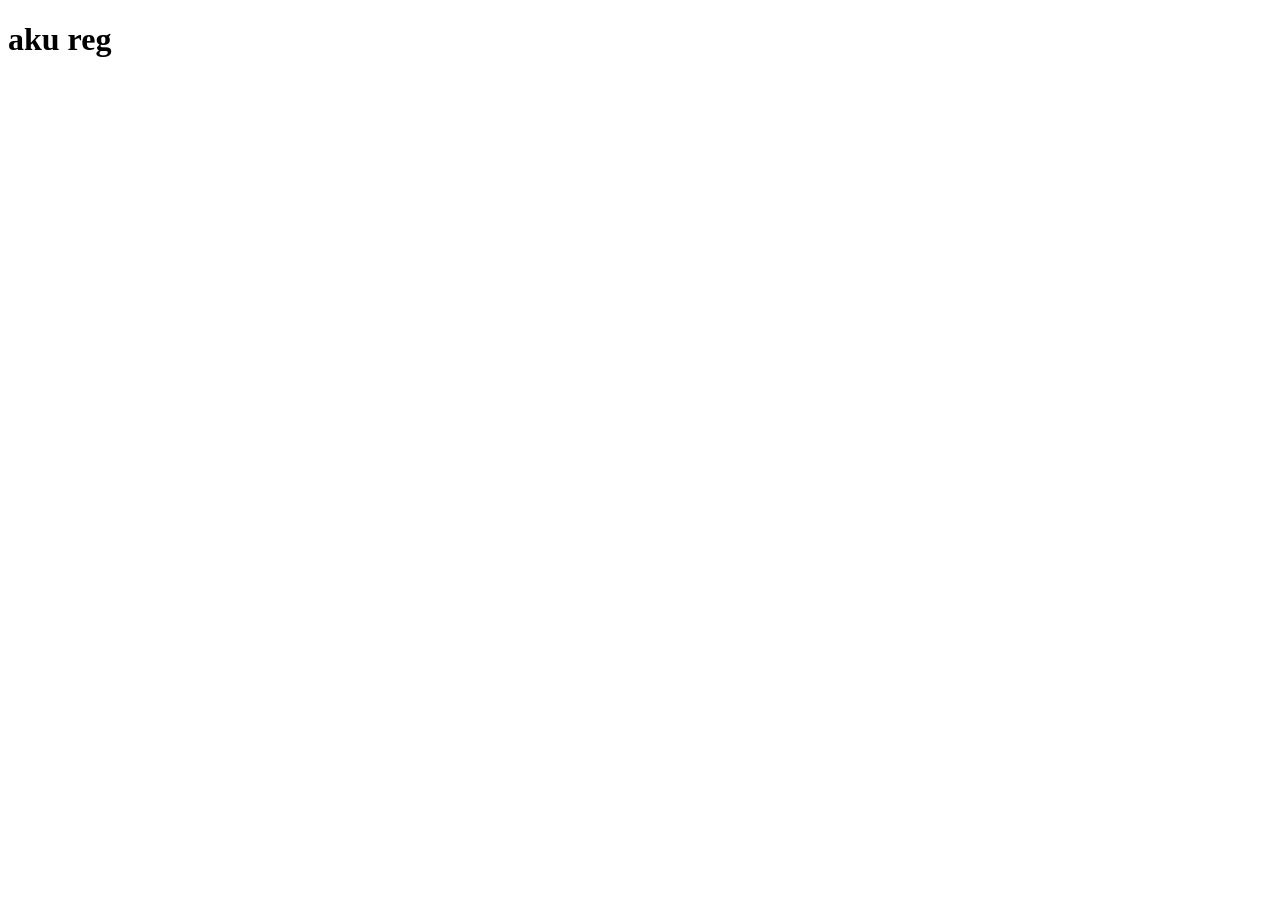
==== index.html @ d9f3144f "tes" ====
<!DOCTYPE html>
<html lang="en">
<head>
    <meta charset="UTF-8">
    <meta name="viewport" content="width=device-width, initial-scale=1.0">
    <title>Document</title>
</head>
<body>
    <h1>aku reg</h1>
</body>
</html>
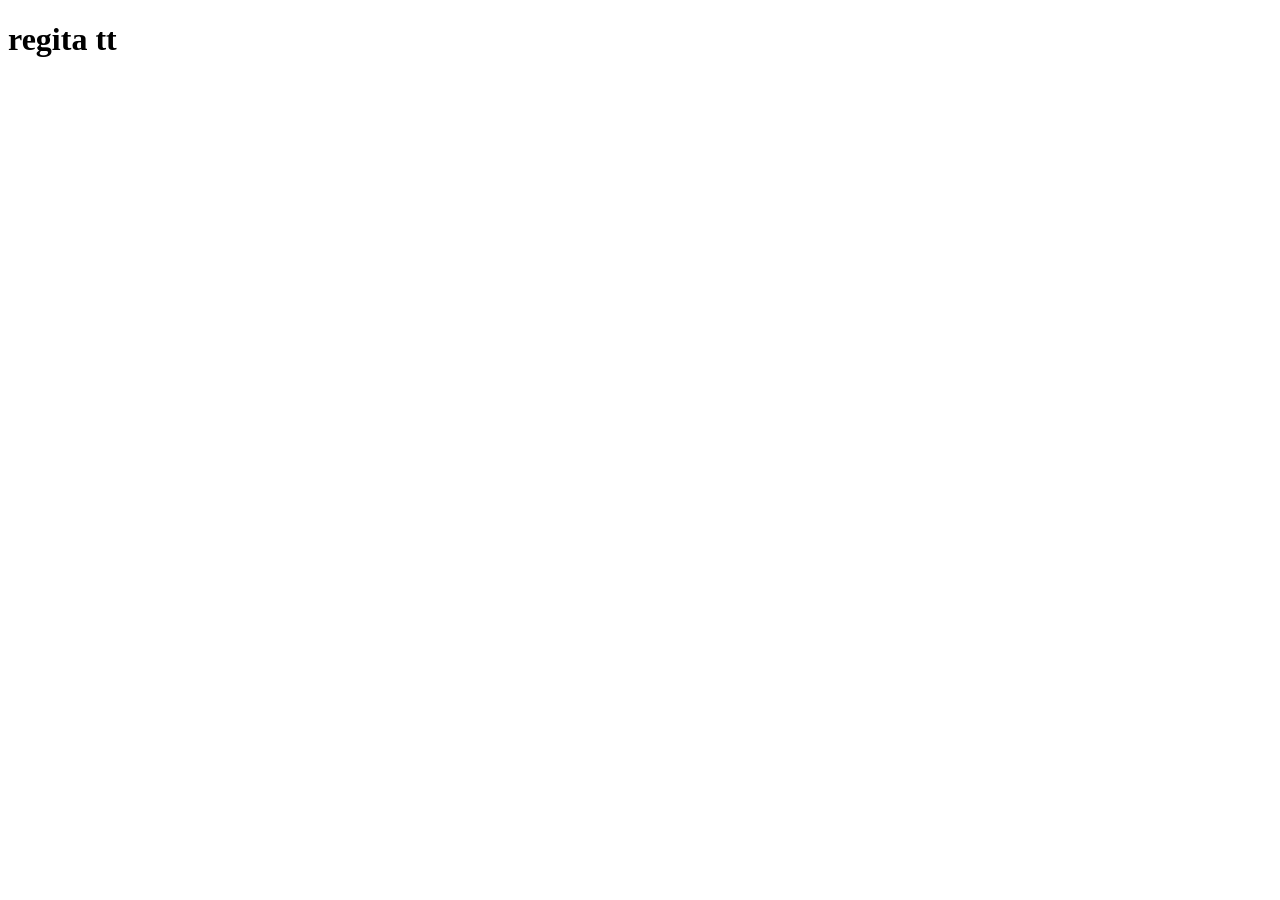
==== commit 7949f23f: "teskkkk" ====
--- a/index.html
+++ b/index.html
@@ -6,6 +6,6 @@
     <title>Document</title>
 </head>
 <body>
-    <h1>aku reg</h1>
+    <h1>regita tt</h1>
 </body>
 </html>
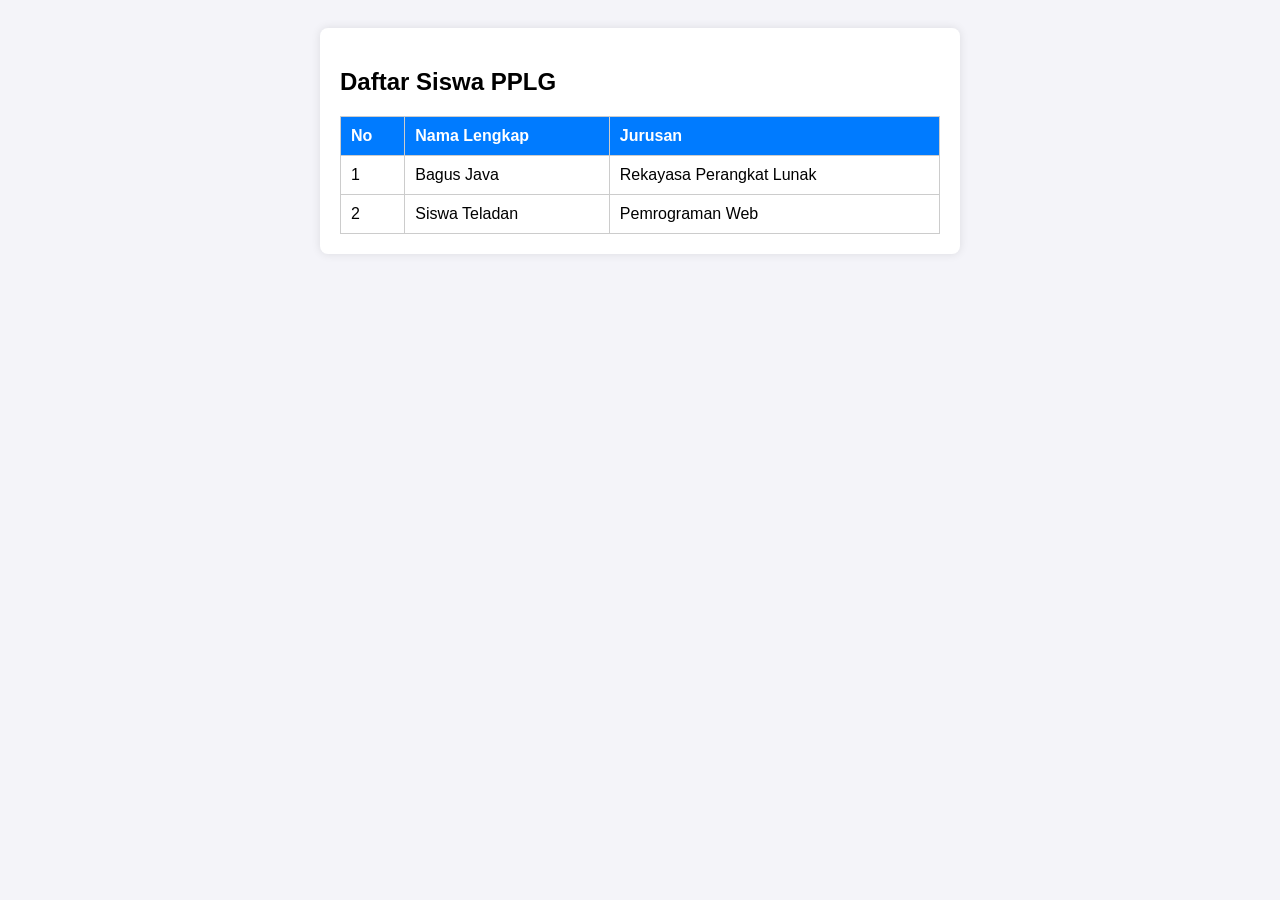
==== commit ed0195fa: "Menambahkan index.html" ====
--- a/index.html
+++ b/index.html
@@ -6,6 +6,47 @@
     <title>Document</title>
 </head>
 <body>
-    <h1>regita tt</h1>
+    <!DOCTYPE html>
+<html lang="id">
+<head>
+    <meta charset="UTF-8">
+    <meta name="viewport" content="width=device-width, initial-scale=1.0">
+    <title>Tabel Siswa PPLG</title>
+    <style>
+        body { font-family: Arial, sans-serif; padding: 20px; background-color: #f4f4f9; }
+        .kotak-tabel { background: white; padding: 20px; border-radius: 8px; box-shadow: 0 0 10px rgba(0,0,0,0.1); max-width: 600px; margin: auto; }
+        table { width: 100%; border-collapse: collapse; margin-top: 15px; }
+        th, td { border: 1px solid #ccc; padding: 10px; text-align: left; }
+        th { background-color: #007BFF; color: white; }
+    </style>
+</head>
+<body>
+    <div class="kotak-tabel">
+        <h2>Daftar Siswa PPLG</h2>
+        <table>
+            <thead>
+                <tr>
+                    <th>No</th>
+                    <th>Nama Lengkap</th>
+                    <th>Jurusan</th>
+                </tr>
+            </thead>
+            <tbody>
+                <tr>
+                    <td>1</td>
+                    <td>Bagus Java</td>
+                    <td>Rekayasa Perangkat Lunak</td>
+                </tr>
+                <tr>
+                    <td>2</td>
+                    <td>Siswa Teladan</td>
+                    <td>Pemrograman Web</td>
+                </tr>
+            </tbody>
+        </table>
+    </div>
+</body>
+</html>
+
 </body>
 </html>
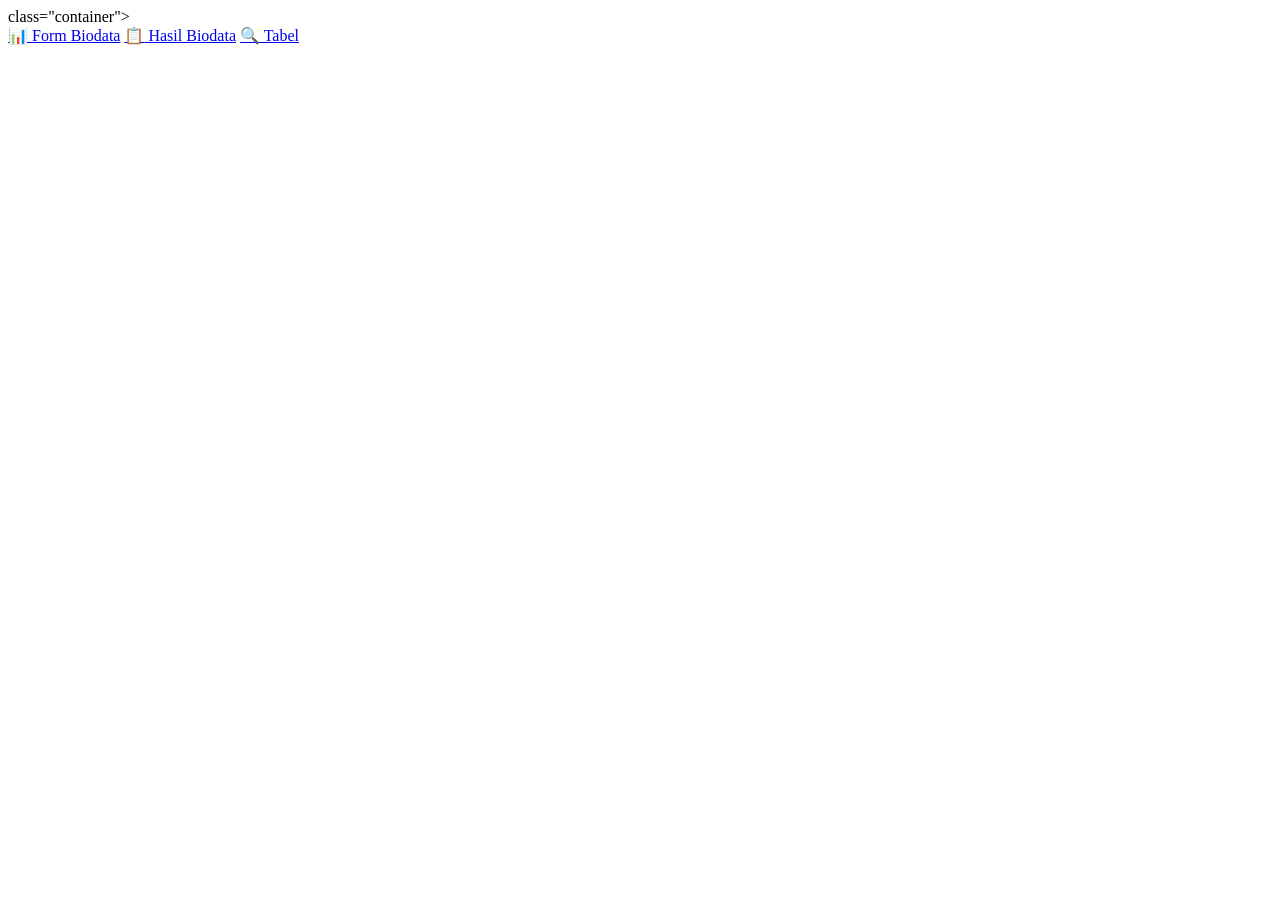
==== commit c3884fbf: "aaa" ====
--- a/index.html
+++ b/index.html
@@ -6,47 +6,16 @@
     <title>Document</title>
 </head>
 <body>
-    <!DOCTYPE html>
-<html lang="id">
-<head>
-    <meta charset="UTF-8">
-    <meta name="viewport" content="width=device-width, initial-scale=1.0">
-    <title>Tabel Siswa PPLG</title>
-    <style>
-        body { font-family: Arial, sans-serif; padding: 20px; background-color: #f4f4f9; }
-        .kotak-tabel { background: white; padding: 20px; border-radius: 8px; box-shadow: 0 0 10px rgba(0,0,0,0.1); max-width: 600px; margin: auto; }
-        table { width: 100%; border-collapse: collapse; margin-top: 15px; }
-        th, td { border: 1px solid #ccc; padding: 10px; text-align: left; }
-        th { background-color: #007BFF; color: white; }
-    </style>
-</head>
-<body>
-    <div class="kotak-tabel">
-        <h2>Daftar Siswa PPLG</h2>
-        <table>
-            <thead>
-                <tr>
-                    <th>No</th>
-                    <th>Nama Lengkap</th>
-                    <th>Jurusan</th>
-                </tr>
-            </thead>
-            <tbody>
-                <tr>
-                    <td>1</td>
-                    <td>Bagus Java</td>
-                    <td>Rekayasa Perangkat Lunak</td>
-                </tr>
-                <tr>
-                    <td>2</td>
-                    <td>Siswa Teladan</td>
-                    <td>Pemrograman Web</td>
-                </tr>
-            </tbody>
-        </table>
-    </div>
-</body>
-</html>
+    class="container">
+</div>
 
+<!-- Daftar Tombol Menu -->
+<div class="menu-list">
+    <!-- Ganti tanda # dengan link file html atau link tujuan Bapak -->
+    <a href="form_biodata.html" class="menu-item"><span>📊</span> Form Biodata</a>
+    <a href="hasil_biodata.html" class="menu-item"><span>📋</span> Hasil Biodata</a>
+    <a href="tabel.html" class="menu-item"><span>🔍</span> Tabel</a>
+  
+</div>
 </body>
 </html>
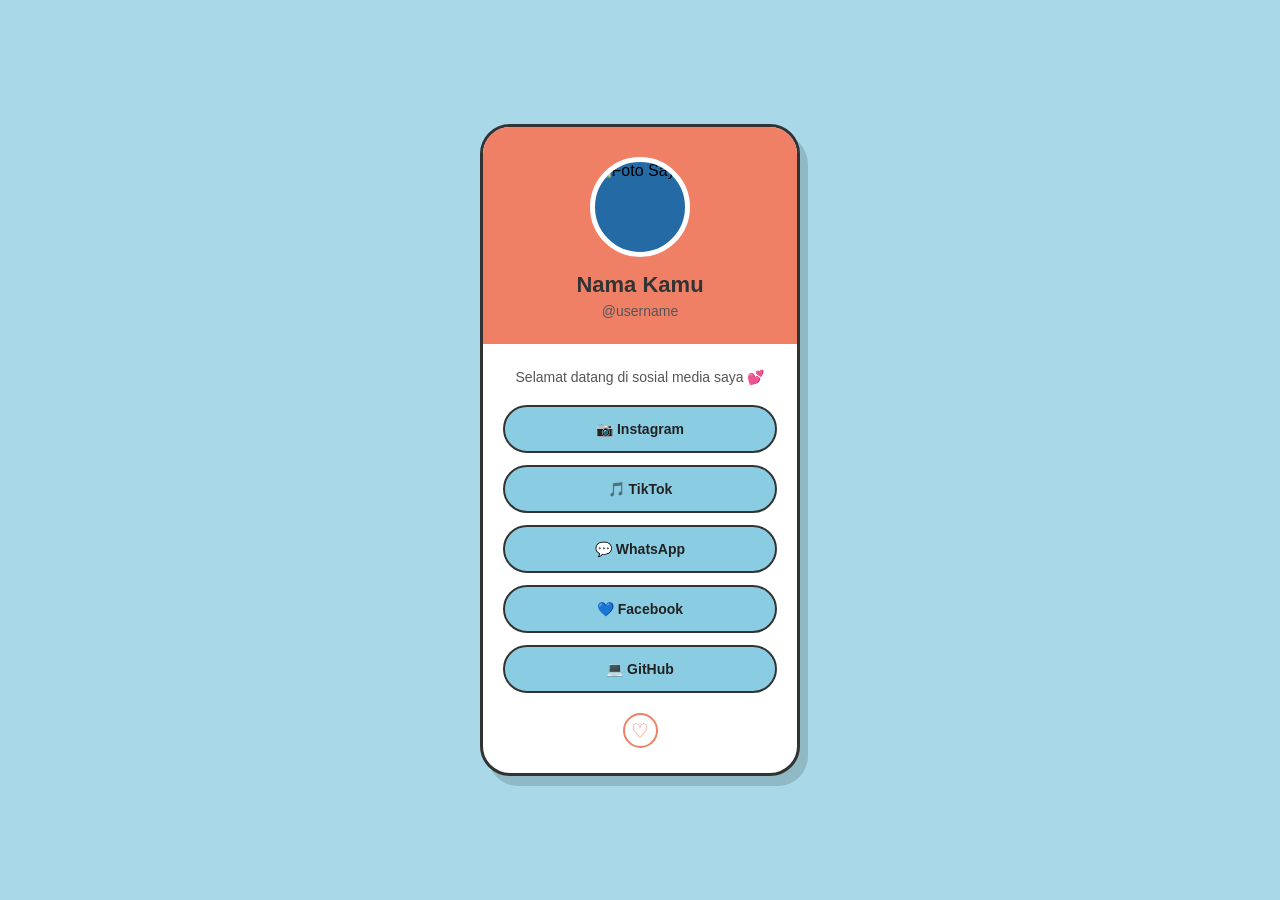
==== commit 9d2e1f7e: "style css" ====
--- a/index.html
+++ b/index.html
@@ -4,18 +4,88 @@
     <meta charset="UTF-8">
     <meta name="viewport" content="width=device-width, initial-scale=1.0">
     <title>Document</title>
+    <link rel="stylesheet" href="style.css">
 </head>
 <body>
-    class="container">
-</div>
+    <!DOCTYPE html>
+<html lang="id">
 
-<!-- Daftar Tombol Menu -->
-<div class="menu-list">
-    <!-- Ganti tanda # dengan link file html atau link tujuan Bapak -->
-    <a href="form_biodata.html" class="menu-item"><span>📊</span> Form Biodata</a>
-    <a href="hasil_biodata.html" class="menu-item"><span>📋</span> Hasil Biodata</a>
-    <a href="tabel.html" class="menu-item"><span>🔍</span> Tabel</a>
-  
-</div>
+<head>
+    <meta charset="UTF-8">
+    <meta name="viewport" content="width=device-width, initial-scale=1.0">
+
+    <title>My Social Media</title>
+
+    <link rel="stylesheet" href="style.css">
+</head>
+
+<body>
+
+    <!-- Kartu utama -->
+    <div class="card">
+
+        <!-- Bagian atas -->
+        <div class="header">
+
+            <!-- Foto -->
+            <img src="foto-saya.jpg" alt="Foto Saya" class="foto">
+
+            <!-- Nama -->
+            <h1>Nama Kamu</h1>
+
+            <p>@username</p>
+
+        </div>
+
+
+        <!-- Isi -->
+        <div class="content">
+
+            <p class="bio">
+                Selamat datang di sosial media saya 💕
+            </p>
+
+
+            <!-- Instagram -->
+            <a href="https://www.instagram.com/" class="button">
+                📷 Instagram
+            </a>
+
+
+            <!-- TikTok -->
+            <a href="https://www.tiktok.com/" class="button">
+                🎵 TikTok
+            </a>
+
+
+            <!-- WhatsApp -->
+            <a href="https://wa.me/628123456789" class="button">
+                💬 WhatsApp
+            </a>
+
+
+            <!-- Facebook -->
+            <a href="https://www.facebook.com/" class="button">
+                💙 Facebook
+            </a>
+
+
+            <!-- GitHub -->
+            <a href="https://github.com/" class="button">
+                💻 GitHub
+            </a>
+
+
+            <!-- Logo kecil -->
+            <div class="logo">
+                ♡
+            </div>
+
+        </div>
+
+    </div>
+
+</body>
+</html>
 </body>
 </html>
--- a/style.css
+++ b/style.css
@@ -0,0 +1,220 @@
+/* =========================
+   PENGATURAN DASAR
+========================= */
+
+* {
+    margin: 0;
+    padding: 0;
+    box-sizing: border-box;
+}
+
+body {
+
+    /* Warna background */
+    background-color: #a9d9e8;
+
+    /* Font */
+    font-family: Arial, sans-serif;
+
+    /* Membuat kartu berada di tengah */
+    min-height: 100vh;
+
+    display: flex;
+
+    justify-content: center;
+
+    align-items: center;
+
+    padding: 20px;
+}
+
+
+/* =========================
+   KARTU UTAMA
+========================= */
+
+.card {
+
+    width: 320px;
+
+    background-color: white;
+
+    border: 3px solid #333;
+
+    border-radius: 30px;
+
+    overflow: hidden;
+
+    box-shadow: 8px 10px 0px rgba(0, 0, 0, 0.15);
+}
+
+
+/* =========================
+   HEADER
+========================= */
+
+.header {
+
+    background-color: #ef8066;
+
+    text-align: center;
+
+    padding: 30px 20px 25px;
+}
+
+
+/* =========================
+   FOTO
+========================= */
+
+.foto {
+
+    width: 100px;
+
+    height: 100px;
+
+    object-fit: cover;
+
+    border-radius: 50%;
+
+    border: 5px solid white;
+
+    display: block;
+
+    margin: auto;
+
+    background-color: #246aa5;
+}
+
+
+/* =========================
+   NAMA
+========================= */
+
+.header h1 {
+
+    margin-top: 15px;
+
+    font-size: 22px;
+
+    color: #333;
+}
+
+
+.header p {
+
+    margin-top: 5px;
+
+    color: #555;
+
+    font-size: 14px;
+}
+
+
+/* =========================
+   CONTENT
+========================= */
+
+.content {
+
+    padding: 25px 20px;
+
+    text-align: center;
+}
+
+
+.bio {
+
+    color: #555;
+
+    font-size: 14px;
+
+    margin-bottom: 20px;
+}
+
+
+/* =========================
+   TOMBOL SOSMED
+========================= */
+
+.button {
+
+    display: block;
+
+    width: 100%;
+
+    padding: 14px;
+
+    margin-bottom: 12px;
+
+    background-color: #8acde2;
+
+    color: #222;
+
+    text-decoration: none;
+
+    font-weight: bold;
+
+    font-size: 14px;
+
+    border: 2px solid #333;
+
+    border-radius: 30px;
+
+    transition: 0.3s;
+}
+
+
+/* Saat mouse diarahkan */
+.button:hover {
+
+    background-color: #ef8066;
+
+    color: white;
+
+    transform: scale(1.03);
+}
+
+
+/* =========================
+   LOGO
+========================= */
+
+.logo {
+
+    width: 35px;
+
+    height: 35px;
+
+    border: 2px solid #ef8066;
+
+    border-radius: 50%;
+
+    margin: 20px auto 0;
+
+    display: flex;
+
+    justify-content: center;
+
+    align-items: center;
+
+    color: #ef8066;
+
+    font-size: 20px;
+}
+
+
+/* =========================
+   HP / MOBILE
+========================= */
+
+@media (max-width: 500px) {
+
+    .card {
+
+        width: 100%;
+
+        max-width: 320px;
+    }
+
+}
--- a/style.css
+++ b/style.css
@@ -0,0 +1,220 @@
+/* =========================
+   PENGATURAN DASAR
+========================= */
+
+* {
+    margin: 0;
+    padding: 0;
+    box-sizing: border-box;
+}
+
+body {
+
+    /* Warna background */
+    background-color: #a9d9e8;
+
+    /* Font */
+    font-family: Arial, sans-serif;
+
+    /* Membuat kartu berada di tengah */
+    min-height: 100vh;
+
+    display: flex;
+
+    justify-content: center;
+
+    align-items: center;
+
+    padding: 20px;
+}
+
+
+/* =========================
+   KARTU UTAMA
+========================= */
+
+.card {
+
+    width: 320px;
+
+    background-color: white;
+
+    border: 3px solid #333;
+
+    border-radius: 30px;
+
+    overflow: hidden;
+
+    box-shadow: 8px 10px 0px rgba(0, 0, 0, 0.15);
+}
+
+
+/* =========================
+   HEADER
+========================= */
+
+.header {
+
+    background-color: #ef8066;
+
+    text-align: center;
+
+    padding: 30px 20px 25px;
+}
+
+
+/* =========================
+   FOTO
+========================= */
+
+.foto {
+
+    width: 100px;
+
+    height: 100px;
+
+    object-fit: cover;
+
+    border-radius: 50%;
+
+    border: 5px solid white;
+
+    display: block;
+
+    margin: auto;
+
+    background-color: #246aa5;
+}
+
+
+/* =========================
+   NAMA
+========================= */
+
+.header h1 {
+
+    margin-top: 15px;
+
+    font-size: 22px;
+
+    color: #333;
+}
+
+
+.header p {
+
+    margin-top: 5px;
+
+    color: #555;
+
+    font-size: 14px;
+}
+
+
+/* =========================
+   CONTENT
+========================= */
+
+.content {
+
+    padding: 25px 20px;
+
+    text-align: center;
+}
+
+
+.bio {
+
+    color: #555;
+
+    font-size: 14px;
+
+    margin-bottom: 20px;
+}
+
+
+/* =========================
+   TOMBOL SOSMED
+========================= */
+
+.button {
+
+    display: block;
+
+    width: 100%;
+
+    padding: 14px;
+
+    margin-bottom: 12px;
+
+    background-color: #8acde2;
+
+    color: #222;
+
+    text-decoration: none;
+
+    font-weight: bold;
+
+    font-size: 14px;
+
+    border: 2px solid #333;
+
+    border-radius: 30px;
+
+    transition: 0.3s;
+}
+
+
+/* Saat mouse diarahkan */
+.button:hover {
+
+    background-color: #ef8066;
+
+    color: white;
+
+    transform: scale(1.03);
+}
+
+
+/* =========================
+   LOGO
+========================= */
+
+.logo {
+
+    width: 35px;
+
+    height: 35px;
+
+    border: 2px solid #ef8066;
+
+    border-radius: 50%;
+
+    margin: 20px auto 0;
+
+    display: flex;
+
+    justify-content: center;
+
+    align-items: center;
+
+    color: #ef8066;
+
+    font-size: 20px;
+}
+
+
+/* =========================
+   HP / MOBILE
+========================= */
+
+@media (max-width: 500px) {
+
+    .card {
+
+        width: 100%;
+
+        max-width: 320px;
+    }
+
+}
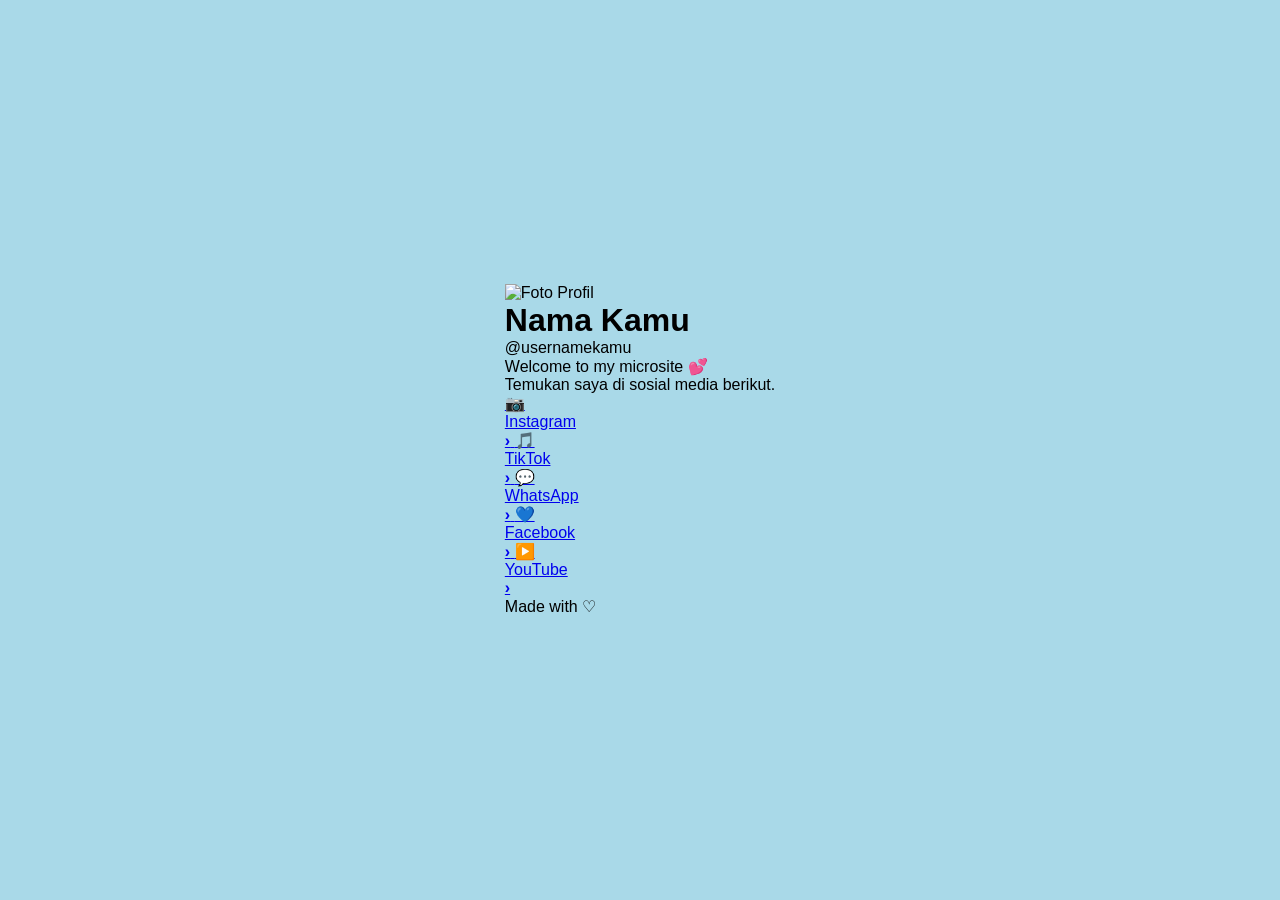
==== commit e1a8563f: "style css" ====
--- a/index.html
+++ b/index.html
@@ -1,91 +1,83 @@
 <!DOCTYPE html>
-<html lang="en">
-<head>
-    <meta charset="UTF-8">
-    <meta name="viewport" content="width=device-width, initial-scale=1.0">
-    <title>Document</title>
-    <link rel="stylesheet" href="style.css">
-</head>
-<body>
-    <!DOCTYPE html>
 <html lang="id">
-
 <head>
     <meta charset="UTF-8">
     <meta name="viewport" content="width=device-width, initial-scale=1.0">
 
-    <title>My Social Media</title>
+    <title>Microsite - Sosial Media</title>
 
+    <!-- CSS -->
     <link rel="stylesheet" href="style.css">
+
+    <!-- Font -->
+    <link rel="preconnect" href="https://fonts.googleapis.com">
+    <link rel="preconnect" href="https://fonts.gstatic.com" crossorigin>
+    <link href="https://fonts.googleapis.com/css2?family=Poppins:wght@400;500;600;700&display=swap" rel="stylesheet">
 </head>
 
 <body>
 
-    <!-- Kartu utama -->
-    <div class="card">
+    <div class="container">
 
-        <!-- Bagian atas -->
-        <div class="header">
+        <!-- Foto Profil -->
+        <div class="profile">
+            <img src="foto.jpg" alt="Foto Profil">
+        </div>
 
-            <!-- Foto -->
-            <img src="foto-saya.jpg" alt="Foto Saya" class="foto">
+        <!-- Nama -->
+        <h1>Nama Kamu</h1>
 
-            <!-- Nama -->
-            <h1>Nama Kamu</h1>
+        <!-- Username -->
+        <p class="username">@usernamekamu</p>
 
-            <p>@username</p>
+        <!-- Deskripsi -->
+        <p class="description">
+            Welcome to my microsite 💕
+            <br>
+            Temukan saya di sosial media berikut.
+        </p>
+
+        <!-- Sosial Media -->
+        <div class="social-media">
+
+            <a href="https://instagram.com/" target="_blank" class="social">
+                <span>📷</span>
+                <p>Instagram</p>
+                <b>›</b>
+            </a>
+
+            <a href="https://www.tiktok.com/" target="_blank" class="social">
+                <span>🎵</span>
+                <p>TikTok</p>
+                <b>›</b>
+            </a>
+
+            <a href="https://wa.me/628123456789" target="_blank" class="social">
+                <span>💬</span>
+                <p>WhatsApp</p>
+                <b>›</b>
+            </a>
+
+            <a href="https://facebook.com/" target="_blank" class="social">
+                <span>💙</span>
+                <p>Facebook</p>
+                <b>›</b>
+            </a>
+
+            <a href="https://youtube.com/" target="_blank" class="social">
+                <span>▶️</span>
+                <p>YouTube</p>
+                <b>›</b>
+            </a>
 
         </div>
 
-
-        <!-- Isi -->
-        <div class="content">
-
-            <p class="bio">
-                Selamat datang di sosial media saya 💕
-            </p>
-
-
-            <!-- Instagram -->
-            <a href="https://www.instagram.com/" class="button">
-                📷 Instagram
-            </a>
-
-
-            <!-- TikTok -->
-            <a href="https://www.tiktok.com/" class="button">
-                🎵 TikTok
-            </a>
-
-
-            <!-- WhatsApp -->
-            <a href="https://wa.me/628123456789" class="button">
-                💬 WhatsApp
-            </a>
-
-
-            <!-- Facebook -->
-            <a href="https://www.facebook.com/" class="button">
-                💙 Facebook
-            </a>
-
-
-            <!-- GitHub -->
-            <a href="https://github.com/" class="button">
-                💻 GitHub
-            </a>
-
-
-            <!-- Logo kecil -->
-            <div class="logo">
-                ♡
-            </div>
-
-        </div>
+        <!-- Footer -->
+        <footer>
+            Made with ♡
+        </footer>
 
     </div>
 
 </body>
-</html>
-</body>
 </html>
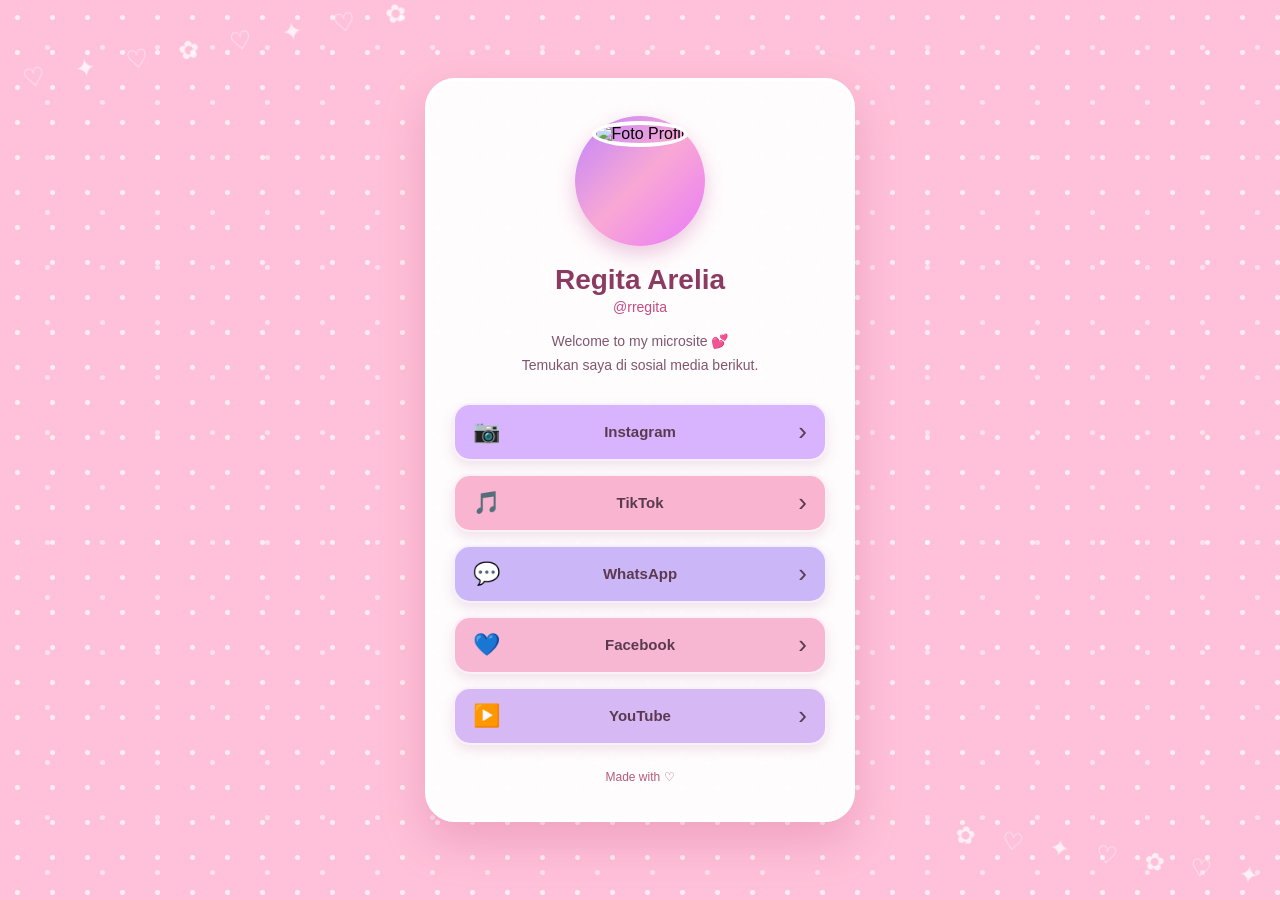
==== commit e4977568: "style csss" ====
--- a/index.html
+++ b/index.html
@@ -25,10 +25,10 @@
         </div>
 
         <!-- Nama -->
-        <h1>Nama Kamu</h1>
+        <h1>Regita Arelia</h1>
 
         <!-- Username -->
-        <p class="username">@usernamekamu</p>
+        <p class="username">@rregita</p>
 
         <!-- Deskripsi -->
         <p class="description">
--- a/style.css
+++ b/style.css
@@ -1,5 +1,5 @@
 /* =========================
-   PENGATURAN DASAR
+   RESET
 ========================= */
 
 * {
@@ -8,82 +8,146 @@
     box-sizing: border-box;
 }
 
+
+/* =========================
+   BODY / BACKGROUND
+========================= */
+
 body {
-
-    /* Warna background */
-    background-color: #a9d9e8;
-
-    /* Font */
-    font-family: Arial, sans-serif;
-
-    /* Membuat kartu berada di tengah */
     min-height: 100vh;
 
+    font-family: "Poppins", sans-serif;
+
     display: flex;
-
     justify-content: center;
-
     align-items: center;
 
-    padding: 20px;
-}
-
-
-/* =========================
-   KARTU UTAMA
-========================= */
-
-.card {
-
-    width: 320px;
-
-    background-color: white;
-
-    border: 3px solid #333;
+    padding: 30px 15px;
+
+    /* Background pink */
+    background-color: #ffc1d9;
+
+    /* Motif lucu */
+    background-image:
+        radial-gradient(circle, rgba(255,255,255,0.7) 2px, transparent 3px),
+        radial-gradient(circle, rgba(255,255,255,0.5) 2px, transparent 3px);
+
+    background-size: 35px 35px, 55px 55px;
+
+    background-position: 0 0, 20px 20px;
+
+    position: relative;
+
+    overflow-x: hidden;
+}
+
+
+/* =========================
+   MOTIF LUCU
+========================= */
+
+body::before {
+    content: "♡  ✦  ♡  ✿  ♡  ✦  ♡  ✿";
+
+    position: fixed;
+
+    top: 30px;
+    left: 20px;
+
+    color: rgba(255, 255, 255, 0.75);
+
+    font-size: 25px;
+
+    letter-spacing: 12px;
+
+    transform: rotate(-10deg);
+
+    pointer-events: none;
+}
+
+body::after {
+    content: "✿  ♡  ✦  ♡  ✿  ♡  ✦";
+
+    position: fixed;
+
+    bottom: 30px;
+    right: 10px;
+
+    color: rgba(255, 255, 255, 0.75);
+
+    font-size: 24px;
+
+    letter-spacing: 10px;
+
+    transform: rotate(8deg);
+
+    pointer-events: none;
+}
+
+
+/* =========================
+   CONTAINER
+========================= */
+
+.container {
+    width: 100%;
+    max-width: 430px;
+
+    padding: 35px 25px;
+
+    background: rgba(255, 255, 255, 0.94);
+
+    border: 3px solid white;
 
     border-radius: 30px;
 
-    overflow: hidden;
-
-    box-shadow: 8px 10px 0px rgba(0, 0, 0, 0.15);
-}
-
-
-/* =========================
-   HEADER
-========================= */
-
-.header {
-
-    background-color: #ef8066;
-
     text-align: center;
 
-    padding: 30px 20px 25px;
-}
-
-
-/* =========================
-   FOTO
-========================= */
-
-.foto {
-
-    width: 100px;
-
-    height: 100px;
+    box-shadow:
+        0 20px 45px rgba(190, 70, 120, 0.25);
+
+    position: relative;
+
+    z-index: 2;
+
+    animation: muncul 0.8s ease;
+}
+
+
+/* =========================
+   FOTO PROFIL
+========================= */
+
+.profile {
+    width: 130px;
+    height: 130px;
+
+    margin: 0 auto 18px;
+
+    padding: 5px;
+
+    border-radius: 50%;
+
+    background: linear-gradient(
+        135deg,
+        #c084fc,
+        #f9a8d4,
+        #e879f9
+    );
+
+    box-shadow:
+        0 8px 20px rgba(190, 80, 150, 0.3);
+}
+
+.profile img {
+    width: 100%;
+    height: 100%;
 
     object-fit: cover;
 
     border-radius: 50%;
 
-    border: 5px solid white;
-
-    display: block;
-
-    margin: auto;
-
-    background-color: #246aa5;
+    border: 4px solid white;
 }
 
 
@@ -91,130 +155,256 @@
    NAMA
 ========================= */
 
-.header h1 {
-
-    margin-top: 15px;
+h1 {
+    color: #8b3a62;
+
+    font-size: 28px;
+
+    font-weight: 700;
+
+    margin-bottom: 3px;
+}
+
+
+/* =========================
+   USERNAME
+========================= */
+
+.username {
+    color: #c24b82;
+
+    font-size: 14px;
+
+    margin-bottom: 15px;
+}
+
+
+/* =========================
+   DESKRIPSI
+========================= */
+
+.description {
+    color: #80566d;
+
+    font-size: 14px;
+
+    line-height: 1.7;
+
+    margin-bottom: 25px;
+}
+
+
+/* =========================
+   SOCIAL MEDIA
+========================= */
+
+.social-media {
+    display: flex;
+
+    flex-direction: column;
+
+    gap: 13px;
+}
+
+
+/* =========================
+   TOMBOL SOSMED
+========================= */
+
+.social {
+    position: relative;
+
+    display: flex;
+
+    align-items: center;
+
+    width: 100%;
+
+    min-height: 58px;
+
+    padding: 10px 50px;
+
+    border-radius: 17px;
+
+    color: #5b3a50;
+
+    text-decoration: none;
+
+    font-weight: 600;
+
+    border: 2px solid rgba(255, 255, 255, 0.8);
+
+    box-shadow:
+        0 5px 12px rgba(150, 80, 120, 0.15);
+
+    transition: all 0.3s ease;
+}
+
+
+/* =========================
+   TOMBOL 1
+   UNGU SOFT
+========================= */
+
+.social:nth-child(1) {
+    background: #d8b4fe;
+}
+
+
+/* =========================
+   TOMBOL 2
+   PINK SOFT
+========================= */
+
+.social:nth-child(2) {
+    background: #f9b4d0;
+}
+
+
+/* =========================
+   TOMBOL 3
+   UNGU SOFT
+========================= */
+
+.social:nth-child(3) {
+    background: #cbb7f7;
+}
+
+
+/* =========================
+   TOMBOL 4
+   PINK SOFT
+========================= */
+
+.social:nth-child(4) {
+    background: #f7b6d2;
+}
+
+
+/* =========================
+   TOMBOL 5
+   UNGU SOFT
+========================= */
+
+.social:nth-child(5) {
+    background: #d6b8f5;
+}
+
+
+/* =========================
+   ICON
+========================= */
+
+.social span {
+    position: absolute;
+
+    left: 18px;
 
     font-size: 22px;
-
-    color: #333;
-}
-
-
-.header p {
-
-    margin-top: 5px;
-
-    color: #555;
-
-    font-size: 14px;
-}
-
-
-/* =========================
-   CONTENT
-========================= */
-
-.content {
-
-    padding: 25px 20px;
+}
+
+
+/* =========================
+   NAMA SOSMED
+========================= */
+
+.social p {
+    width: 100%;
 
     text-align: center;
-}
-
-
-.bio {
-
-    color: #555;
-
-    font-size: 14px;
-
-    margin-bottom: 20px;
-}
-
-
-/* =========================
-   TOMBOL SOSMED
-========================= */
-
-.button {
-
-    display: block;
-
-    width: 100%;
-
-    padding: 14px;
-
-    margin-bottom: 12px;
-
-    background-color: #8acde2;
-
-    color: #222;
-
-    text-decoration: none;
-
-    font-weight: bold;
-
-    font-size: 14px;
-
-    border: 2px solid #333;
-
-    border-radius: 30px;
-
-    transition: 0.3s;
-}
-
-
-/* Saat mouse diarahkan */
-.button:hover {
-
-    background-color: #ef8066;
-
-    color: white;
-
-    transform: scale(1.03);
-}
-
-
-/* =========================
-   LOGO
-========================= */
-
-.logo {
-
-    width: 35px;
-
-    height: 35px;
-
-    border: 2px solid #ef8066;
-
-    border-radius: 50%;
-
-    margin: 20px auto 0;
-
-    display: flex;
-
-    justify-content: center;
-
-    align-items: center;
-
-    color: #ef8066;
-
-    font-size: 20px;
-}
-
-
-/* =========================
-   HP / MOBILE
-========================= */
-
-@media (max-width: 500px) {
-
-    .card {
-
-        width: 100%;
-
-        max-width: 320px;
-    }
-
+
+    font-size: 15px;
+
+    font-weight: 600;
+}
+
+
+/* =========================
+   PANAH
+========================= */
+
+.social b {
+    position: absolute;
+
+    right: 18px;
+
+    font-size: 26px;
+
+    font-weight: 400;
+}
+
+
+/* =========================
+   HOVER
+========================= */
+
+.social:hover {
+    transform: translateY(-4px) scale(1.02);
+
+    box-shadow:
+        0 10px 20px rgba(150, 70, 120, 0.25);
+}
+
+
+/* =========================
+   FOOTER
+========================= */
+
+footer {
+    margin-top: 25px;
+
+    color: #b45b7b;
+
+    font-size: 12px;
+}
+
+
+/* =========================
+   ANIMASI
+========================= */
+
+@keyframes muncul {
+
+    from {
+        opacity: 0;
+
+        transform: translateY(30px);
+    }
+
+    to {
+        opacity: 1;
+
+        transform: translateY(0);
+    }
+}
+
+
+/* =========================
+   RESPONSIVE HP
+========================= */
+
+@media (max-width: 480px) {
+
+    body {
+        padding: 15px;
+    }
+
+    .container {
+        padding: 30px 20px;
+
+        border-radius: 25px;
+    }
+
+    .profile {
+        width: 110px;
+        height: 110px;
+    }
+
+    h1 {
+        font-size: 24px;
+    }
+
+    .social {
+        min-height: 55px;
+    }
 }
